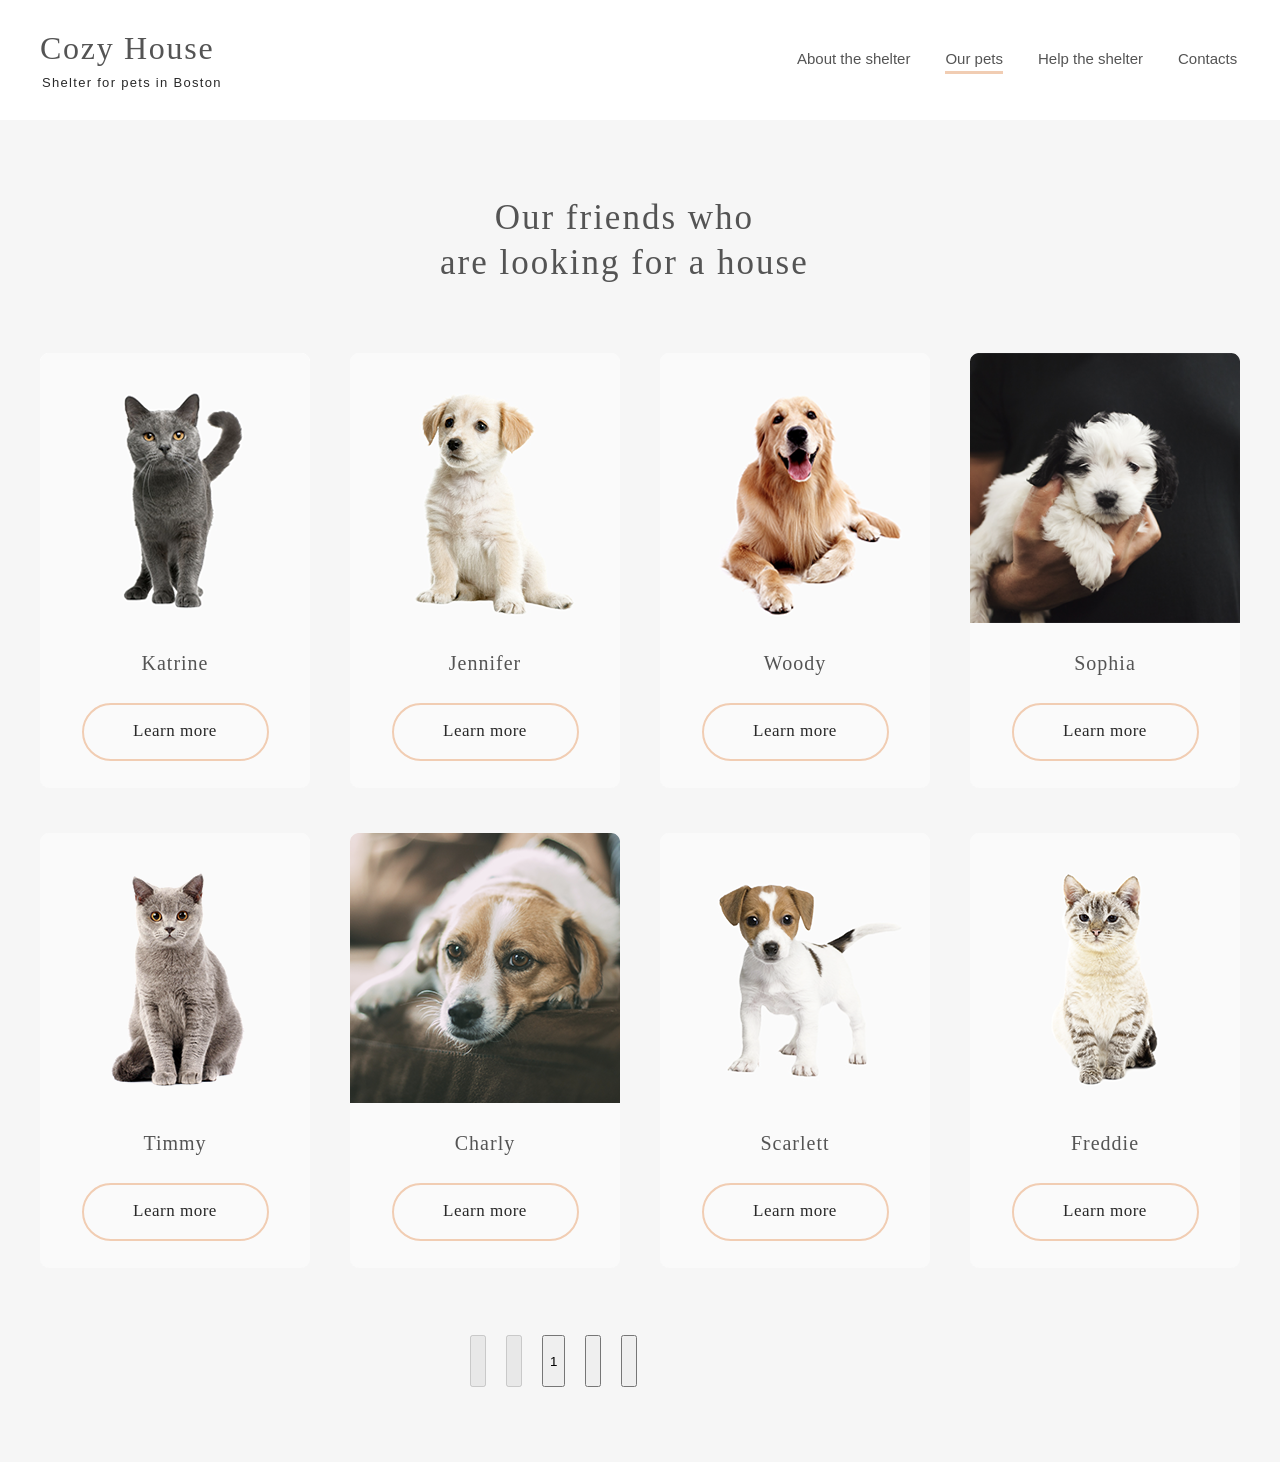
==== shelter/index-pets.html @ 4795aa75 "feat: make header and partly section pets on the second page" ====
<!DOCTYPE html>
<html lang="en">
<head>
    <meta charset="UTF-8">
    <meta name="viewport" content="width=device-width, initial-scale=1.0">
    <link rel="stylesheet" href="style-pets.css">
    <link type="image/x-icon" href="imgages/favicon-32x32.png" rel="shortcut icon">
    <link type="Image/x-icon" href="/shelter/images/favicon-32x32.png" rel="icon">
    <title>Shelter-pets</title>
</head>
<body>
    <header class="header">
        <div class="logo-nav-block">
            <div class="logo-block">
                <div class="logo-name">Cozy House</div>
                <div class="logo-caption">Shelter for pets in Boston</div>
            </div>
            <nav class="navigation">
                <ul class="navigation-list">
                    <li class="nav-option">About the shelter</li>
                    <li class="nav-option-pets">Our pets</li>
                    <li class="nav-option">Help the shelter</li>
                    <li class="nav-option">Contacts</li>
                </ul>
            </nav>
        </div>
    </header>
    <main>
        <section class="pets">
            <h2 class="h2-pets">Our friends who <br> are looking for a house</h2>
            <div class="pets-container">
                <div class="pet">
                    <img class="pet-img" src="images/pets-katrine.png" alt="Katrine">
                    <div class="pet-name">Katrine</div>
                    <button class="learn-more-btn">Learn more</button>
                </div>
                <div class="pet">
                    <img class="pet-img" src="images/pets-jennifer.png" alt="Jennifer">
                    <div class="pet-name">Jennifer</div>
                    <button class="learn-more-btn">Learn more</button>
                </div>
                <div class="pet">
                    <img class="pet-img" src="images/pets-woody.png" alt="Woody">
                    <div class="pet-name">Woody</div>
                    <button class="learn-more-btn">Learn more</button>
                </div>
                <div class="pet">
                    <img class="pet-img" src="images/pets-sophia.png" alt="Sophia">
                    <div class="pet-name">Sophia</div>
                    <button class="learn-more-btn">Learn more</button>
                </div>
                <div class="pet">
                    <img class="pet-img" src="images/pets-timmy.png" alt="Timmy">
                    <div class="pet-name">Timmy</div>
                    <button class="learn-more-btn">Learn more</button>
                </div>
                <div class="pet">
                    <img class="pet-img" src="images/pets-charly.png" alt="Charly">
                    <div class="pet-name">Charly</div>
                    <button class="learn-more-btn">Learn more</button>
                </div>
                <div class="pet">
                    <img class="pet-img" src="images/pets-scarlett.png" alt="Scarlett">
                    <div class="pet-name">Scarlett</div>
                    <button class="learn-more-btn">Learn more</button>
                </div>
                <div class="pet">
                    <img class="pet-img" src="images/pets-freddie.png" alt="Freddie">
                    <div class="pet-name">Freddie</div>
                    <button class="learn-more-btn">Learn more</button>
                </div>
            </div>
            <div class="pagination-btns">
                <button disabled class="button-two-arrow-left" id="buttonFirst"><span class="arrows"><span class="arrow-one"></span><span class="arrow-two"></span></span></button>
                <button disabled class="button-one-arrow-left" id="buttonSecond"><span class="arrow"></span></button>
                <button class="button-number" id="buttonNumber"><span class="num">1</span></button>
                <button class="button-one-arrow-right" id="buttonThird"><span class="arrow-right"></span></button>
                <button class="button-two-arrow-right" id="buttonFourth"><span class="arrows-two"><span class="arrow-two-right"></span><span class="arrow-two-right-two"></span></span></button>
            </div>
        </section>
    </main>
</body>
</html>
---- shelter/style-pets.css ----
html {
    max-width: 1280px;
    scroll-behavior: smooth;
    display: block;
    margin: auto;
}

body {
    width: 1280px;
    margin: 0;
}

/* HEADER */

.header {
    width: 100%;
    height: 120px;
    display: flex;
}

.logo-nav-block {
    width: 1200px;
    height: 60px;
    display: flex;
    justify-content: space-between;
    align-items: center;
    margin: 30px 40px 90px 40px;
}

.logo-block {
    width: 184px;
    height: 60px;
    display: flex;
    flex-direction: column;
    justify-content: center;
    align-items: center;
    margin: 0;
    padding: 0;
    gap: 10px;
}

.logo-name {
    width: 100%;
    height: 35px;
    font-family: Georgia, Times, serif;
    font-weight: 400;
    font-size: 32px;
    letter-spacing: 1.7px;
    color: rgba(84, 84, 84, 1);
}

.logo-caption {
    width: 180px;
    height: 15px;
    font-family: Arial, Helvetica, sans-serif;
    font-weight: 400;
    font-size: 13px;
    letter-spacing: 1.3px;
    color: rgba(41, 41, 41, 1);
}

.navigation {
    width: 443px;
    height: 27px;
    display: flex;
    margin-right: 0;
    margin-top: 6px;
}

.navigation-list {
    width: 100%;
    height: 24px;
    display: flex;
    padding: 0;
    margin: 0;
    list-style-type:  none;
    font-family: Arial, Helvetica, sans-serif;
    font-weight: 400;
    font-size: 15px;
    color: rgba(84, 84, 84, 1);
    gap: 35px;
}

.nav-option-pets {
    border-bottom: 3px solid rgba(241, 205, 179, 1);
    pointer-events: none;
}

.nav-option {
    cursor: pointer;
}

.nav-option:hover {
    border-bottom: 3px solid rgba(241, 205, 179, 1);
    transition: 0.2s;
}

/* MAIN */

/* section pets */

.pets {
    width: 1280px;
    height: 1342px;
    display: flex;
    flex-direction: column;
    justify-content: center;
    align-items: center;
    background-color: rgba(246, 246, 246, 1);
    gap: 45px;
}

.h2-pets {
    width: 400px;
    height: 90px;
    margin: 0;
    display: flex;
    text-align: center;
    align-items: center;
    font-family: Georgia, Times, serif;
    font-weight: 400;
    font-size: 35px;
    color: rgba(84, 84, 84, 1);
    line-height: 130%;
    letter-spacing: 2px;
}

.pets-container {
    width: 1200px;
    height: 930px;
    display: flex;
    flex-wrap: wrap;
    justify-content: center;
    align-items: center;
    padding-top: 15px;
    padding-bottom: 15px;
    gap: 30px 40px;
}

.pet {
    width: 270px;
    height: 435px;
    display: flex;
    flex-direction: column;
    align-items: center;
    border-radius: 9px;
    gap: 30px;
    background-color: rgba(250, 250, 250, 1);
    cursor: pointer;
}

.pet:hover {
    background-color: white;
}

.pet-img {
	width: 270px;
	height: 270px
}

.pet-name {
    width: auto;
    height: auto;
    font-family: Georgia, Times, serif;
    font-weight: 400;
    font-size: 20px;
    color: rgba(84, 84, 84, 1);
    line-height: 100%;
    letter-spacing: 1px;
}

.learn-more-btn {
    width: 187px;
    height: 58px;
    padding: 15px 45px;
    background-color: rgba(250, 250, 250, 1);
    border-radius: 100px;
    border: 2px solid rgba(241, 205, 179, 1);
    font-family: Georgia, Times, serif;
    font-weight: 400;
    font-size: 17px;
    line-height: 130%;
    letter-spacing: 0.5px;
    color: rgba(41, 41, 41, 1);
    cursor: pointer;
}

.pet:hover .learn-more-btn {
    background-color: rgba(241, 205, 179, 1);
    transition: 0.5s;
}

.pagination-btns {
    width: 340px;
    height: 52px;
    display: flex;
    gap: 20px;
}
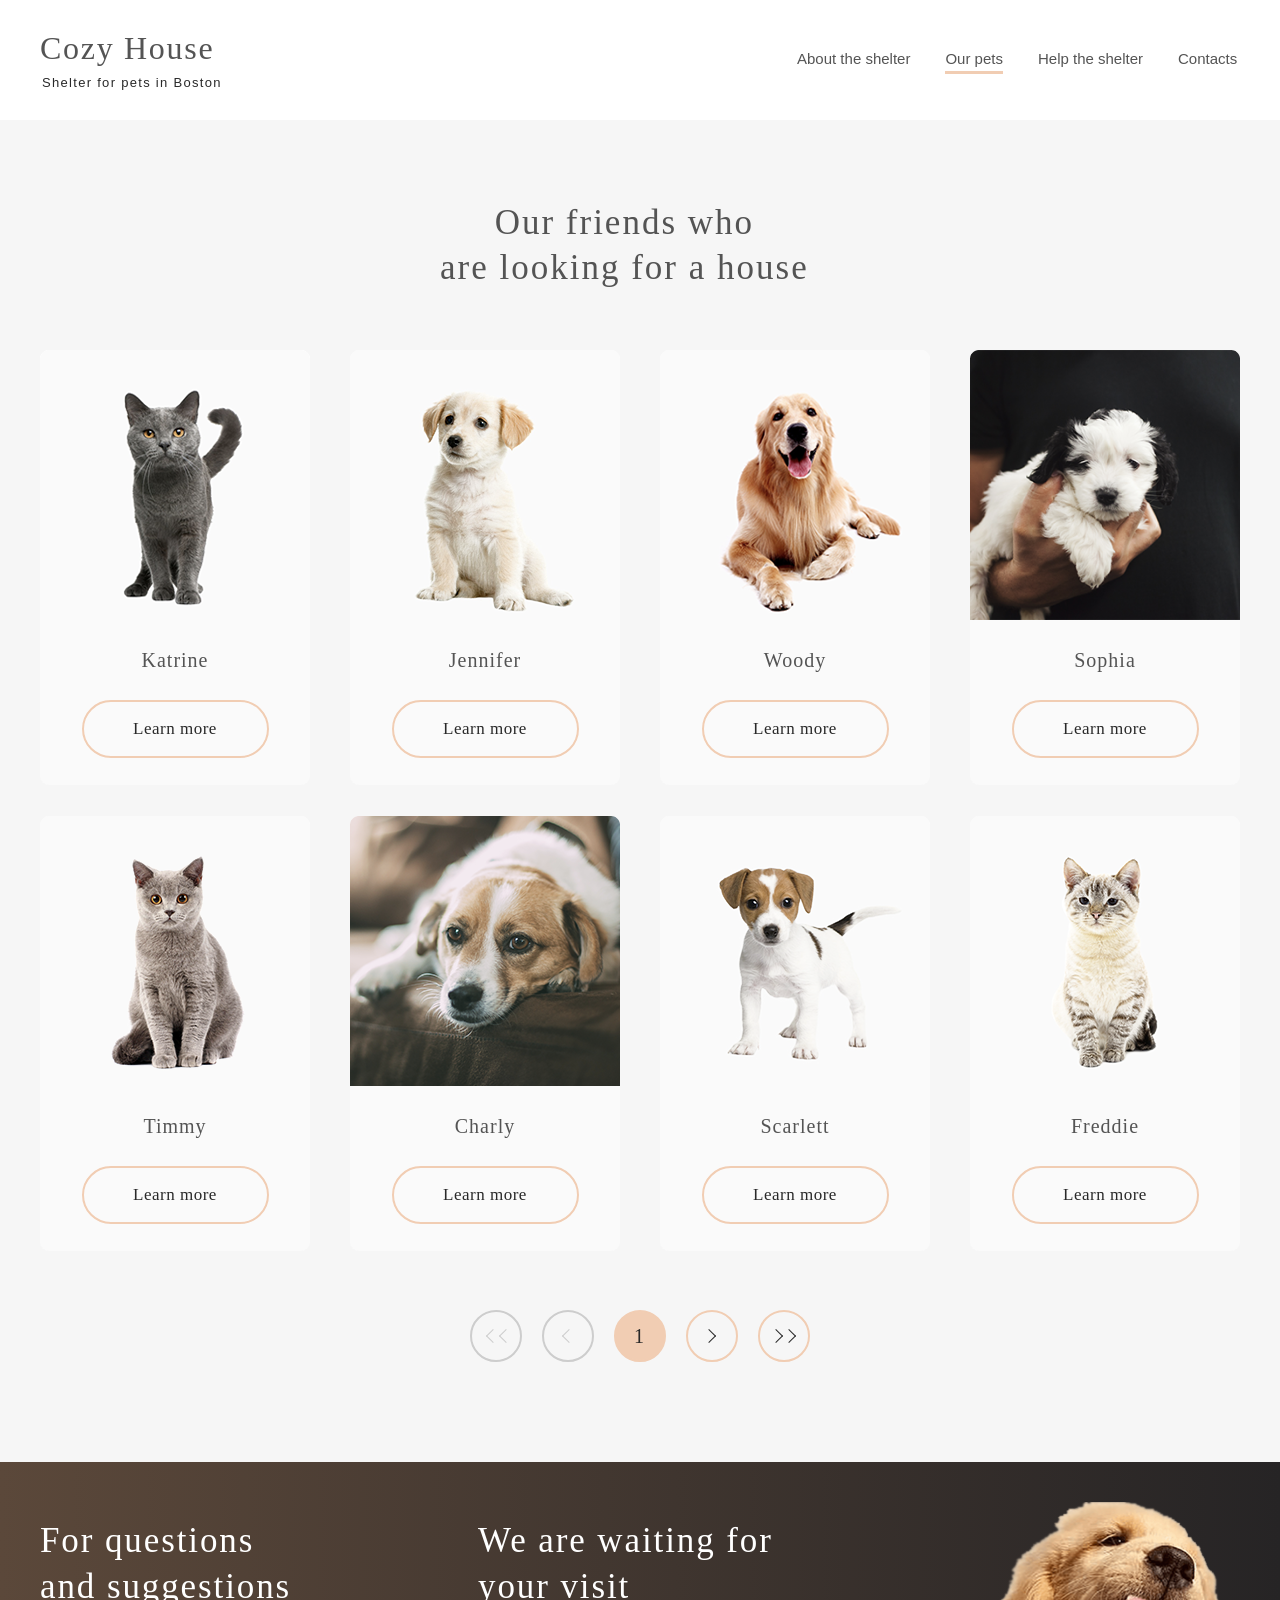
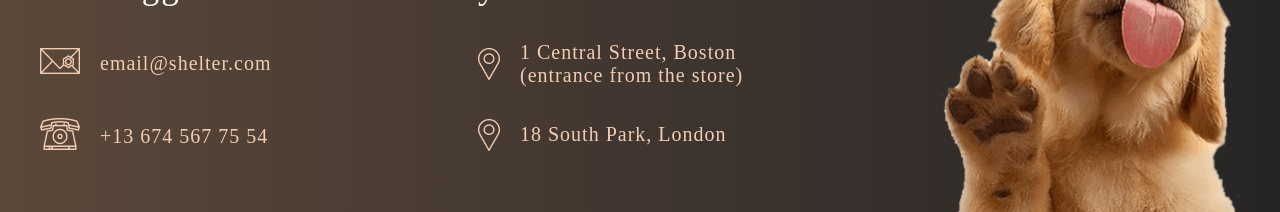
==== commit 484fc1e7: "feat: make footer on the index-pets page and make footer links on both pages" ====
--- a/shelter/index-pets.html
+++ b/shelter/index-pets.html
@@ -79,5 +79,32 @@
             </div>
         </section>
     </main>
+    <footer class="footer">
+        <div class="footer-container">
+            <div class="contacts">
+                <h3>For questions and suggestions</h3>
+                <div class="email">
+                    <a href="mailto:email@shelter.com"><img class="email-icon" src="images/icon-email.png" alt="email"></a>
+                    <div class="email-address"><a href="mailto:email@shelter.com" style="text-decoration: none; color: rgba(241, 205, 179, 1)">email@shelter.com</a></div>
+                </div>
+                <div class="phone">
+                    <a href="tel:+136745677554"><img class="phone-icon" src="images/icon-phone.png" alt="phone"></a>
+                    <div class="phone-number"><a href="tel:+136745677554" style="text-decoration: none; color: rgba(241, 205, 179, 1)">+13 674 567 75 54</a></div>
+                </div>
+            </div>
+            <div class="address">
+                <h3>We are waiting for your visit</h3>
+                <div class="address-1">
+                    <img class="address-icon" src="images/icon-address.png" alt="address">
+                    <div class="address-Boston"><a href="https://goo.su/EbGLtF" target="_blank" style="text-decoration: none; color: rgba(241, 205, 179, 1)">1 Central Street, Boston (entrance from the store)</a></div>
+                </div>
+                <div class="address-2">
+                    <img class="address-icon" src="images/icon-address.png" alt="address">
+                    <div class="address-London"><a href="https://goo.su/cBTX" target="_blank" style="text-decoration: none; color: rgba(241, 205, 179, 1)">18 South Park, London</a></div>
+                </div>
+            </div>
+            <img class="footer-dog" src="images/footer-puppy.png" alt="cute puppy">
+        </div>
+    </footer>
 </body>
 </html>
--- a/shelter/style-pets.css
+++ b/shelter/style-pets.css
@@ -101,11 +101,11 @@
 
 .pets {
     width: 1280px;
-    height: 1342px;
+    height: 1262px;
     display: flex;
     flex-direction: column;
-    justify-content: center;
-    align-items: center;
+    align-items: center;
+    padding-top: 80px;
     background-color: rgba(246, 246, 246, 1);
     gap: 45px;
 }
@@ -127,13 +127,11 @@
 
 .pets-container {
     width: 1200px;
-    height: 930px;
+    height: 902px;
     display: flex;
     flex-wrap: wrap;
-    justify-content: center;
-    align-items: center;
     padding-top: 15px;
-    padding-bottom: 15px;
+    padding-bottom: 13px;
     gap: 30px 40px;
 }
 
@@ -195,4 +193,236 @@
     height: 52px;
     display: flex;
     gap: 20px;
-}+}
+
+.button-two-arrow-left,
+.button-one-arrow-left {
+    cursor: pointer;
+    width: 52px;
+    height: 52px;
+    border-radius: 100px;
+    background-color: rgba(246, 246, 246, 1);
+    border: 2px rgba(241, 205, 179, 1) solid;
+}
+.button-two-arrow-left:hover,
+.button-one-arrow-left:hover {
+    cursor: pointer;
+    background-color: rgba(241, 205, 179, 1);
+}
+.button-two-arrow-left:disabled,
+.button-one-arrow-left:disabled {
+    border: 2px rgba(205, 205, 205, 1) solid;
+    background-color: rgba(246, 246, 246, 1);
+    cursor: not-allowed;
+}
+.button-two-arrow-left:disabled span.arrow-one,
+.button-two-arrow-left:disabled span.arrow-two,
+.button-one-arrow-left:disabled span.arrow  {
+    border: 1px rgba(205, 205, 205, 1) solid;
+    border-right: transparent;
+    border-bottom: transparent;
+}
+
+.arrows,
+.arrows-two  {
+    display:inline-flex;
+}
+.arrow-one,
+.arrow-two {
+    display: block;
+    padding: 0;
+    width: 9px;
+    height: 9px;
+    border: 1px solid rgba(41, 41, 41, 1);
+    border-width: 1px 0 0 1px;
+    transform: rotate(-45deg);
+}
+
+.arrow-one{
+    margin-left: 7px;
+}
+
+.arrow-two {
+    margin-left: 3px;
+}
+
+.arrow {
+    display: block;
+    padding: 0;
+    margin-left: 14px;
+    width: 9px;
+    height: 9px;
+    border: 1px solid rgba(41, 41, 41, 1);
+    border-width: 1px 0 0 1px;
+    transform: rotate(-45deg);
+}
+
+.button-number {
+    width: 52px;
+    height: 52px;
+    border-radius: 100px;
+    border: 2px rgba(241, 205, 179, 1) solid;
+    background-color: rgba(241, 205, 179, 1);
+}
+.num {
+    display: block;
+    margin: 0;
+    font-family: Georgia, Times, serif;
+    font-size: 20px;
+    font-weight: 400;
+    line-height: 23px;
+    letter-spacing: 2px;
+    text-align: center;
+    color: rgba(41, 41, 41, 1);
+}
+
+.button-one-arrow-right,
+.button-two-arrow-right {
+    width: 52px;
+    cursor: pointer;
+    height: 52px;
+    border-radius: 100px;
+    background-color: rgba(246, 246, 246, 1);
+    border: 2px rgba(241, 205, 179, 1) solid;
+}
+.button-one-arrow-right:hover,
+.button-two-arrow-right:hover {
+    cursor: pointer;
+    background-color: rgba(241, 205, 179, 1);
+}
+
+.arrow-two-right,
+.arrow-two-right-two {
+    display: block;
+    padding: 0;
+    width: 9px;
+    height: 9px;
+    border: 1px solid rgba(41, 41, 41, 1);
+    border-width: 1px 0 0 1px;
+    transform: rotate(135deg);
+}
+
+.arrow-two-right {
+    margin-right: 3px;
+}
+
+.arrow-two-right-two {
+    margin-right: 4px;
+}
+
+.button-two-arrow-right:disabled,
+.button-one-arrow-right:disabled {
+    border: 2px rgba(205, 205, 205, 1) solid;
+    background-color: rgba(246, 246, 246, 1);
+    cursor: not-allowed;
+}
+.button-two-arrow-right:disabled span.arrow-two-right,
+.button-two-arrow-right:disabled span.arrow-two-right-two,
+.button-one-arrow-right:disabled span.arrow-right {
+    border: 1px rgba(205, 205, 205, 1) solid;
+    border-right: transparent;
+    border-bottom: transparent;
+}
+
+.button-one-arrow-right {
+    cursor: pointer;
+    width: 52px;
+    height: 52px;
+    border-radius: 100px;
+    background-color: rgba(246, 246, 246, 1);
+    border: 2px rgba(241, 205, 179, 1) solid;
+}
+.button-one-arrow-right:hover{
+    cursor: pointer;
+    background-color: rgba(241, 205, 179, 1);
+}
+
+.arrow-right {
+    display: block;
+    padding: 0;
+    margin-left: 10px;
+    width: 9px;
+    height: 9px;
+    border: 1px solid rgba(41, 41, 41, 1);
+    border-width: 1px 0 0 1px;
+    transform: rotate(135deg);
+}
+
+/* FOOTER */
+
+.footer {
+    width: 1280px;
+    height: 350px;
+    background: linear-gradient(90deg, rgba(91, 72, 58, 1), rgba(38, 36, 37, 1));
+}
+
+.footer-container {
+    width: 1200px;
+    height: 310px;
+    padding-top: 40px;
+    padding-left: 40px;
+    display: flex;
+    justify-content: center;
+    gap: 160px;
+}
+
+.contacts,
+.address {
+    height: 234px;
+    padding-top: 16px;
+    display: flex;
+    flex-direction: column;
+    justify-content: flex-start;
+    cursor: pointer;
+}
+
+.contacts {
+    width: 278px;
+    gap: 36px;
+}
+
+.address {
+    width: 302px;
+    gap: 32px;
+}
+
+h3 {
+    width: auto; 
+    height: auto;
+    margin: 0;
+    font-family: Georgia, Times, serif;
+    font-weight: 400;
+    font-size: 35px;
+    line-height: 130%;
+    letter-spacing: 1.9px;
+    color: rgba(255, 255, 255, 1);
+}
+
+.email-icon,
+.phone-icon {
+    width: 40px;
+    height: 32px;
+}
+
+.address-icon {
+    width: 22px;
+    height: 32px;
+}
+
+.email,
+.phone,
+.address-1,
+.address-2 {
+    width: auto;
+    height: auto;
+    display: flex;
+    justify-content: flex-start;
+    align-items: center;
+    gap: 20px;
+    font-family: Georgia, Times, serif;
+    font-weight: 400;
+    font-size: 20px;
+    line-height: 114.99999999999999%;
+    letter-spacing: 1px;
+    color: rgba(241, 205, 179, 1);
+}
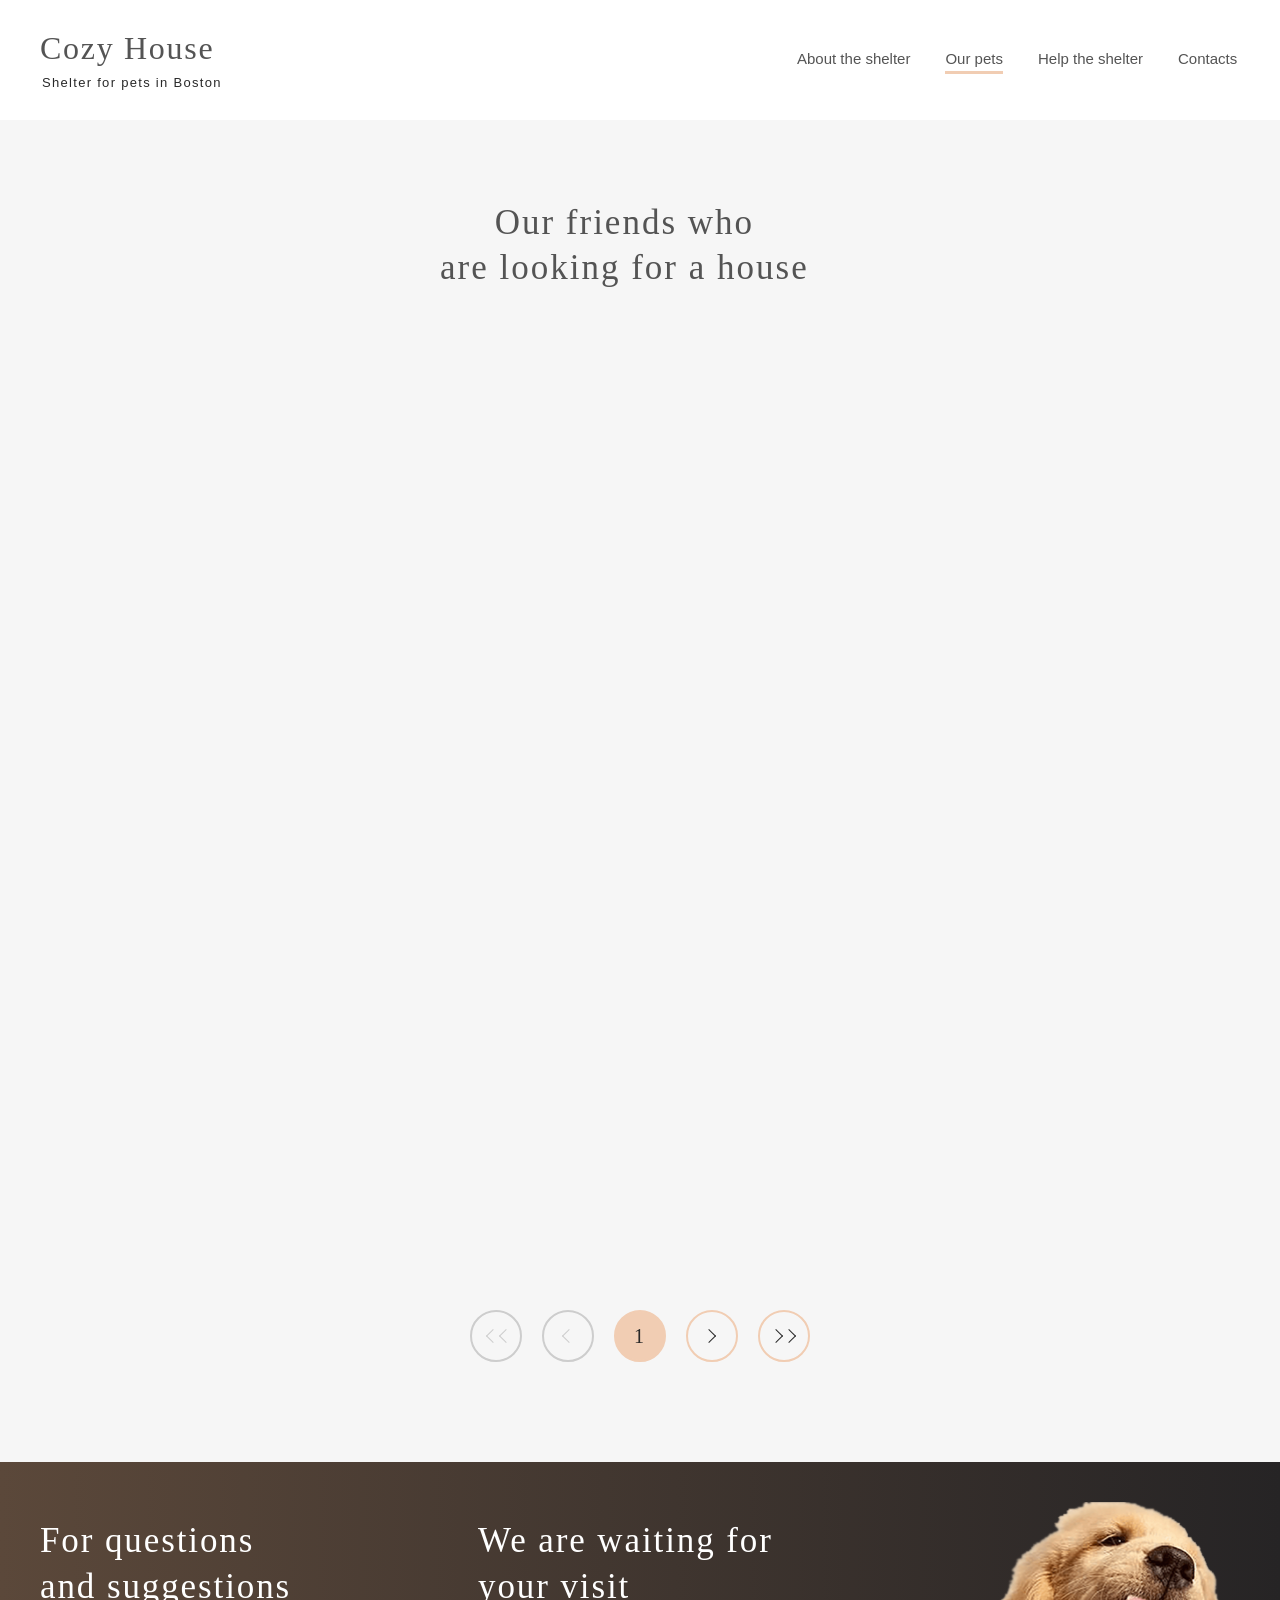
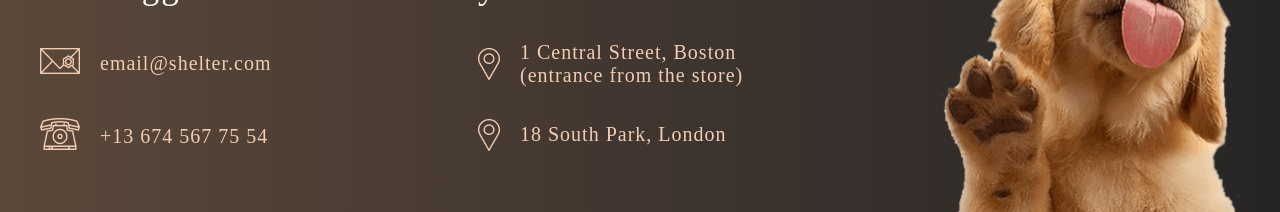
==== commit 1b595de8: "feat: make pagination on the index-pets page" ====
--- a/shelter/index-pets.html
+++ b/shelter/index-pets.html
@@ -9,102 +9,110 @@
     <title>Shelter-pets</title>
 </head>
 <body>
-    <header class="header">
-        <div class="logo-nav-block">
-            <div class="logo-block">
-                <div class="logo-name">Cozy House</div>
-                <div class="logo-caption">Shelter for pets in Boston</div>
+    <div class="body-wrapper">
+        <header class="header">
+            <div class="logo-nav-block">
+                <a href="index-main.html" style="text-decoration: none"><div class="logo-block">
+                    <div class="logo-name">Cozy House</div>
+                    <div class="logo-caption">Shelter for pets in Boston</div>
+                </div></a>
+                <div class="burger-menu" id="burger">
+                    <div class="burger"></div>
+                    <div class="burger"></div>
+                    <div class="burger"></div>
+                </div>
+                <nav class="navigation" id="navigation">
+                    <ul class="navigation-list">
+                        <li class="nav-option"><a href="index-main.html" style="text-decoration: none;color:rgba(84, 84, 84, 1)">About the shelter</a></li>
+                        <li class="nav-option-pets">Our pets</li>
+                        <li class="nav-option"><a href="index-main.html#helptheshelter" style="text-decoration: none;color:rgba(84, 84, 84, 1)">Help the shelter</a></li>
+                        <li class="nav-option"><a href="#contacts" style="text-decoration: none;color:rgba(84, 84, 84, 1)">Contacts</a></li>
+                    </ul>
+                </nav>
             </div>
-            <nav class="navigation">
-                <ul class="navigation-list">
-                    <li class="nav-option">About the shelter</li>
-                    <li class="nav-option-pets">Our pets</li>
-                    <li class="nav-option">Help the shelter</li>
-                    <li class="nav-option">Contacts</li>
-                </ul>
-            </nav>
-        </div>
-    </header>
-    <main>
-        <section class="pets">
-            <h2 class="h2-pets">Our friends who <br> are looking for a house</h2>
-            <div class="pets-container">
-                <div class="pet">
-                    <img class="pet-img" src="images/pets-katrine.png" alt="Katrine">
-                    <div class="pet-name">Katrine</div>
-                    <button class="learn-more-btn">Learn more</button>
+        </header>
+        <main>
+            <section class="pets">
+                <h2 class="h2-pets">Our friends who <br> are looking for a house</h2>
+                <div class="pets-container" id="pets-list">
+                    <div class="pet">
+                        <img class="pet-img" src="images/pets-katrine.png" alt="Katrine">
+                        <div class="pet-name">Katrine</div>
+                        <button class="learn-more-btn">Learn more</button>
+                    </div>
+                    <div class="pet">
+                        <img class="pet-img" src="images/pets-jennifer.png" alt="Jennifer">
+                        <div class="pet-name">Jennifer</div>
+                        <button class="learn-more-btn">Learn more</button>
+                    </div>
+                    <div class="pet">
+                        <img class="pet-img" src="images/pets-woody.png" alt="Woody">
+                        <div class="pet-name">Woody</div>
+                        <button class="learn-more-btn">Learn more</button>
+                    </div>
+                    <div class="pet"  id="Sophia">
+                        <img class="pet-img" src="images/pets-sophia.png" alt="Sophia">
+                        <div class="pet-name">Sophia</div>
+                        <button class="learn-more-btn">Learn more</button>
+                    </div>
+                    <div class="pet"  id="Timmy">
+                        <img class="pet-img" src="images/pets-timmy.png" alt="Timmy">
+                        <div class="pet-name">Timmy</div>
+                        <button class="learn-more-btn">Learn more</button>
+                    </div>
+                    <div class="pet"  id="Charly">
+                        <img class="pet-img" src="images/pets-charly.png" alt="Charly">
+                        <div class="pet-name">Charly</div>
+                        <button class="learn-more-btn">Learn more</button>
+                    </div>
+                    <div class="pet" id="Scarlett">
+                        <img class="pet-img" src="images/pets-scarlett.png" alt="Scarlett">
+                        <div class="pet-name">Scarlett</div>
+                        <button class="learn-more-btn">Learn more</button>
+                    </div>
+                    <div class="pet" id="Freddie">
+                        <img class="pet-img" src="images/pets-freddie.png" alt="Freddie">
+                        <div class="pet-name">Freddie</div>
+                        <button class="learn-more-btn">Learn more</button>
+                    </div>
                 </div>
-                <div class="pet">
-                    <img class="pet-img" src="images/pets-jennifer.png" alt="Jennifer">
-                    <div class="pet-name">Jennifer</div>
-                    <button class="learn-more-btn">Learn more</button>
+                <div class="pagination-btns">
+                    <button disabled class="button-two-arrow-left" id="buttonFirst"><span class="arrows"><span class="arrow-one"></span><span class="arrow-two"></span></span></button>
+                    <button disabled class="button-one-arrow-left" id="buttonSecond"><span class="arrow"></span></button>
+                    <button class="button-number" id="buttonNumber"><span class="num">1</span></button>
+                    <button class="button-one-arrow-right" id="buttonThird"><span class="arrow-right"></span></button>
+                    <button class="button-two-arrow-right" id="buttonFourth"><span class="arrows-two"><span class="arrow-two-right"></span><span class="arrow-two-right-two"></span></span></button>
                 </div>
-                <div class="pet">
-                    <img class="pet-img" src="images/pets-woody.png" alt="Woody">
-                    <div class="pet-name">Woody</div>
-                    <button class="learn-more-btn">Learn more</button>
+            </section>
+        </main>
+        <footer class="footer" id="contacts">
+            <div class="footer-container">
+                <div class="contacts">
+                    <h3>For questions and suggestions</h3>
+                    <div class="email">
+                        <a href="mailto:email@shelter.com"><img class="email-icon" src="images/icon-email.png" alt="email"></a>
+                        <div class="email-address"><a href="mailto:email@shelter.com" style="text-decoration: none; color: rgba(241, 205, 179, 1)">email@shelter.com</a></div>
+                    </div>
+                    <div class="phone">
+                        <a href="tel:+136745677554"><img class="phone-icon" src="images/icon-phone.png" alt="phone"></a>
+                        <div class="phone-number"><a href="tel:+136745677554" style="text-decoration: none; color: rgba(241, 205, 179, 1)">+13 674 567 75 54</a></div>
+                    </div>
                 </div>
-                <div class="pet">
-                    <img class="pet-img" src="images/pets-sophia.png" alt="Sophia">
-                    <div class="pet-name">Sophia</div>
-                    <button class="learn-more-btn">Learn more</button>
+                <div class="address">
+                    <h3>We are waiting for your visit</h3>
+                    <div class="address-1">
+                        <img class="address-icon" src="images/icon-address.png" alt="address">
+                        <div class="address-Boston"><a href="https://goo.su/EbGLtF" target="_blank" style="text-decoration: none; color: rgba(241, 205, 179, 1)">1 Central Street, Boston (entrance from the store)</a></div>
+                    </div>
+                    <div class="address-2">
+                        <img class="address-icon" src="images/icon-address.png" alt="address">
+                        <div class="address-London"><a href="https://goo.su/cBTX" target="_blank" style="text-decoration: none; color: rgba(241, 205, 179, 1)">18 South Park, London</a></div>
+                    </div>
                 </div>
-                <div class="pet">
-                    <img class="pet-img" src="images/pets-timmy.png" alt="Timmy">
-                    <div class="pet-name">Timmy</div>
-                    <button class="learn-more-btn">Learn more</button>
-                </div>
-                <div class="pet">
-                    <img class="pet-img" src="images/pets-charly.png" alt="Charly">
-                    <div class="pet-name">Charly</div>
-                    <button class="learn-more-btn">Learn more</button>
-                </div>
-                <div class="pet">
-                    <img class="pet-img" src="images/pets-scarlett.png" alt="Scarlett">
-                    <div class="pet-name">Scarlett</div>
-                    <button class="learn-more-btn">Learn more</button>
-                </div>
-                <div class="pet">
-                    <img class="pet-img" src="images/pets-freddie.png" alt="Freddie">
-                    <div class="pet-name">Freddie</div>
-                    <button class="learn-more-btn">Learn more</button>
-                </div>
+                <img class="footer-dog" src="images/footer-puppy.png" alt="cute puppy">
             </div>
-            <div class="pagination-btns">
-                <button disabled class="button-two-arrow-left" id="buttonFirst"><span class="arrows"><span class="arrow-one"></span><span class="arrow-two"></span></span></button>
-                <button disabled class="button-one-arrow-left" id="buttonSecond"><span class="arrow"></span></button>
-                <button class="button-number" id="buttonNumber"><span class="num">1</span></button>
-                <button class="button-one-arrow-right" id="buttonThird"><span class="arrow-right"></span></button>
-                <button class="button-two-arrow-right" id="buttonFourth"><span class="arrows-two"><span class="arrow-two-right"></span><span class="arrow-two-right-two"></span></span></button>
-            </div>
-        </section>
-    </main>
-    <footer class="footer">
-        <div class="footer-container">
-            <div class="contacts">
-                <h3>For questions and suggestions</h3>
-                <div class="email">
-                    <a href="mailto:email@shelter.com"><img class="email-icon" src="images/icon-email.png" alt="email"></a>
-                    <div class="email-address"><a href="mailto:email@shelter.com" style="text-decoration: none; color: rgba(241, 205, 179, 1)">email@shelter.com</a></div>
-                </div>
-                <div class="phone">
-                    <a href="tel:+136745677554"><img class="phone-icon" src="images/icon-phone.png" alt="phone"></a>
-                    <div class="phone-number"><a href="tel:+136745677554" style="text-decoration: none; color: rgba(241, 205, 179, 1)">+13 674 567 75 54</a></div>
-                </div>
-            </div>
-            <div class="address">
-                <h3>We are waiting for your visit</h3>
-                <div class="address-1">
-                    <img class="address-icon" src="images/icon-address.png" alt="address">
-                    <div class="address-Boston"><a href="https://goo.su/EbGLtF" target="_blank" style="text-decoration: none; color: rgba(241, 205, 179, 1)">1 Central Street, Boston (entrance from the store)</a></div>
-                </div>
-                <div class="address-2">
-                    <img class="address-icon" src="images/icon-address.png" alt="address">
-                    <div class="address-London"><a href="https://goo.su/cBTX" target="_blank" style="text-decoration: none; color: rgba(241, 205, 179, 1)">18 South Park, London</a></div>
-                </div>
-            </div>
-            <img class="footer-dog" src="images/footer-puppy.png" alt="cute puppy">
-        </div>
-    </footer>
+        </footer>
+        <script src="index-pets.js"></script>
+    </div>
 </body>
 </html>
--- a/shelter/style-pets.css
+++ b/shelter/style-pets.css
@@ -37,6 +37,7 @@
     margin: 0;
     padding: 0;
     gap: 10px;
+    cursor: pointer;
 }
 
 .logo-name {
@@ -65,6 +66,26 @@
     display: flex;
     margin-right: 0;
     margin-top: 6px;
+}
+
+.burger-menu {
+    display: none;
+    width: 40px;
+    height: 34px;
+    z-index: 2;
+    cursor: pointer;
+}
+.burger {
+    width: 30px;
+    height: 1.5px;
+    background-color: rgba(0, 0, 0, 1);
+    margin: 10px;
+}
+
+.no-scroll {
+    overflow: hidden;
+    position: fixed;
+    width: 100%;
 }
 
 .navigation-list {
@@ -205,19 +226,27 @@
     border: 2px rgba(241, 205, 179, 1) solid;
 }
 .button-two-arrow-left:hover,
-.button-one-arrow-left:hover {
+.button-one-arrow-left:hover,
+.button-one-arrow-right:hover,
+.button-two-arrow-right:hover {
     cursor: pointer;
     background-color: rgba(241, 205, 179, 1);
+    transition: 0.5s;
 }
 .button-two-arrow-left:disabled,
-.button-one-arrow-left:disabled {
+.button-one-arrow-left:disabled,
+.button-two-arrow-right:disabled,
+.button-one-arrow-right:disabled {
     border: 2px rgba(205, 205, 205, 1) solid;
     background-color: rgba(246, 246, 246, 1);
     cursor: not-allowed;
 }
 .button-two-arrow-left:disabled span.arrow-one,
 .button-two-arrow-left:disabled span.arrow-two,
-.button-one-arrow-left:disabled span.arrow  {
+.button-one-arrow-left:disabled span.arrow,
+.button-two-arrow-right:disabled span.arrow-two-right,
+.button-two-arrow-right:disabled span.arrow-two-right-two,
+.button-one-arrow-right:disabled span.arrow-right   {
     border: 1px rgba(205, 205, 205, 1) solid;
     border-right: transparent;
     border-bottom: transparent;
@@ -285,11 +314,6 @@
     background-color: rgba(246, 246, 246, 1);
     border: 2px rgba(241, 205, 179, 1) solid;
 }
-.button-one-arrow-right:hover,
-.button-two-arrow-right:hover {
-    cursor: pointer;
-    background-color: rgba(241, 205, 179, 1);
-}
 
 .arrow-two-right,
 .arrow-two-right-two {
@@ -308,33 +332,6 @@
 
 .arrow-two-right-two {
     margin-right: 4px;
-}
-
-.button-two-arrow-right:disabled,
-.button-one-arrow-right:disabled {
-    border: 2px rgba(205, 205, 205, 1) solid;
-    background-color: rgba(246, 246, 246, 1);
-    cursor: not-allowed;
-}
-.button-two-arrow-right:disabled span.arrow-two-right,
-.button-two-arrow-right:disabled span.arrow-two-right-two,
-.button-one-arrow-right:disabled span.arrow-right {
-    border: 1px rgba(205, 205, 205, 1) solid;
-    border-right: transparent;
-    border-bottom: transparent;
-}
-
-.button-one-arrow-right {
-    cursor: pointer;
-    width: 52px;
-    height: 52px;
-    border-radius: 100px;
-    background-color: rgba(246, 246, 246, 1);
-    border: 2px rgba(241, 205, 179, 1) solid;
-}
-.button-one-arrow-right:hover{
-    cursor: pointer;
-    background-color: rgba(241, 205, 179, 1);
 }
 
 .arrow-right {
@@ -426,3 +423,465 @@
     letter-spacing: 1px;
     color: rgba(241, 205, 179, 1);
 }
+
+
+/*-----------MEDIA--------- */
+
+@media screen and (min-width:769px) and (max-width:1279px) {
+    html {
+        width: 100%;
+    }
+
+    body {
+        width: 100%;
+    }
+
+    header {
+        width: 100%;
+        position: relative;
+    }
+
+    main {
+        width: 100%;
+    }
+
+    footer {
+        width: 100%;
+    }
+
+    .logo-nav-block {
+        width: 95%;
+        height: auto;
+        display: flex;
+        justify-content: space-between;
+        text-align: center;
+        align-items: center;
+        margin: 0 auto;
+    }
+
+    .pets {
+        width: 100%;
+        height: auto;
+        padding-bottom: clamp(4.375rem, 3vw, 6.25rem);
+    }
+
+    .pets-container {
+        width: 90%;
+        height: auto;
+        justify-content: center;
+        margin: auto;
+        gap: clamp(0.75rem, 3vw, 3.3125rem);
+    }
+
+    .pets {
+        gap: clamp(2.5rem, 5vw, 5.625rem);
+    }
+
+    .footer {
+        width: 100%;
+        height: auto;
+    }
+
+    .footer-container {
+        width: 90%;
+        height: auto;
+        flex-wrap: wrap;
+        padding-left: 0;
+        margin: auto;
+        gap: clamp(3.75rem, 10vw, 10rem);
+    }
+}
+
+@media screen and (max-width: 768px) {
+    html {
+        max-width: 768px;
+    }
+    body {
+        width: 768px;
+    }
+
+    .header {
+        width: 100%;
+        height: 120px;
+    }
+    
+    .logo-nav-block {
+        width: 708px;
+        margin: 30px;
+        gap: 81px;
+    }
+
+    .pets {
+        width: 768px;
+        height: 1653px;
+        gap: 30px;
+    }
+    
+    .h2-pets {
+        width: 400px;
+        height: 90px;
+    }
+    
+    .pets-container {
+        width: 580px;
+        height: 1365px;
+        gap: 30px 40px;
+        padding-top: 0;
+    }
+
+    #Scarlett {
+        display: none;
+    }
+    
+    #Freddie {
+        display: none; 
+    }
+
+    .footer {
+        width: 768px;
+        height: 639px;
+    }
+    
+    .footer-container {
+        width: 708px;
+        height: 639px;
+        padding-top: 0;
+        padding-left: 30px;
+        flex-wrap: wrap;
+        gap: 65px 60px;
+    }
+    
+    .contacts,
+    .address {
+        padding-top: 30px;
+    }
+    
+    .footer-dog {
+        width: 300px;
+        height: 310px;
+    }
+}
+
+@media screen and (max-width: 767.5px) and (min-width: 321px) {
+    html {
+        width: 100%;
+    }
+
+    body {
+        width: 100%;
+    }
+
+    main {
+        width: 100%;
+    }
+
+    header {
+        width: 100%;
+    }
+
+    footer {
+        width: 100%;
+    }
+
+    .header_container {
+        width: 95%;
+        display: flex;
+        justify-content: space-between;
+        align-items: center;
+        margin: 0 auto;
+    }
+
+    .logo-nav-block {
+        width: 95%;
+        margin: 1.875rem auto;
+    }
+
+    .body-wrapper{
+        overflow: hidden;
+        position: relative;
+        height: 100%;
+    }
+
+    .burger-menu {
+        display: block;
+        position: absolute;
+        right: 1rem;
+        justify-content: center;
+        align-items: center;
+        z-index: 3;
+    }
+
+    .navigation {
+        position: absolute;
+        width: 320px;
+        height: 575px;
+        justify-content: center;
+        right: -320px;
+        top: 0;
+        margin-top: 0;
+        margin-bottom: 0;
+        padding-top: 248px;
+        padding-right: 0;
+        background-color: rgba(246, 246, 246, 1);
+        text-align: center;
+        visibility: hidden;
+        transition: transform.5s, visibility.5s;
+        will-change: transform;
+        z-index: 2;
+    }
+    .header.open .navigation {
+        transform: translateX(-100%);
+        visibility: visible;
+        box-shadow: rgba(0,0,0,.5) 0 0 0 5000px;
+    }
+    .header.open .header{
+        background-color: rgba(246, 246, 246, 1);
+    }
+    .header.open .burger-menu {
+        transform: translateY(0) rotate(90deg);
+        transition: 1s;
+    }
+
+    .navigation-list {
+        display: flex;
+        flex-direction: column;
+        align-items: center;
+        font-size: 32px;
+    }
+
+    .navigation-list li {
+        width: fit-content;
+        pointer-events: all;
+    }
+
+    .h2-pets {
+        width: 100%;
+    }
+
+    .pets  {
+        width: 100%;
+        height: auto;
+        padding-bottom: clamp(2.625rem, 3vw, 4.3715rem);
+    }
+
+    .pets-container {
+        width: 90%;
+        height: auto;
+        justify-content: center;
+    }
+
+    .h2-pets {
+        justify-content: center;
+        font-size: clamp(25px, 5vw, 35px);
+    }
+
+    .pagination-btns {
+        width: 95%;
+        gap: clamp(0.1rem, 5vw, 1.25rem);
+        justify-content: center;
+    }
+
+    .footer {
+        width: 100%;
+        height: auto;
+    }
+    
+    .footer-container {
+        width: 100%;
+        height: auto;
+        flex-wrap: wrap;
+        padding-left: 0;
+        margin: auto;
+    }
+
+    h3 {
+        text-align: center;
+    }
+}
+
+@media screen and (max-width: 320px) {
+    html {
+        max-width: 320px;
+    }
+    body {
+        width: 320px;
+    }
+
+    .header {
+        width: 100%;
+        height: 120px;
+    }
+
+    .logo-nav-block {
+        width: 280px;
+        gap: 66px;
+        margin: 30px 20px 0px 20px;
+    }
+
+    .logo-name {
+        width: 184px;
+    }
+
+    .body-wrapper{
+        overflow: hidden;
+        position: relative;
+        height: 100%;
+    }
+
+    .burger-menu {
+        width: 30px;
+        height: 22px;
+        display: block;
+        position: absolute;
+        right: 20px;
+        justify-content: center;
+        align-items: center;
+        z-index: 3;
+        cursor: pointer;
+    }
+
+    .burger {
+        margin: 0 0 10px 0;
+
+    }
+
+    .navigation {
+        position: absolute;
+        width: 320px;
+        height: 575px;
+        justify-content: center;
+        right: -320px;
+        top: 0;
+        margin-top: 0;
+        margin-bottom: 0;
+        padding-top: 248px;
+        padding-right: 0;
+        background-color: rgba(246, 246, 246, 1);
+        text-align: center;
+        visibility: hidden;
+        transition: transform.5s, visibility.5s;
+        will-change: transform;
+        z-index: 2;
+    }
+
+    .header.open .navigation {
+        transform: translateX(-100%);
+        visibility: visible;
+        box-shadow: rgba(0,0,0,.5) 0 0 0 5000px;
+    }
+
+    .header.open .header{
+        background-color: rgba(246, 246, 246, 1);
+    }
+
+    .header.open .burger-menu {
+        transform: translateY(0) rotate(90deg);
+        transition: 1s;
+    }
+
+    .navigation-list {
+        display: flex;
+        flex-direction: column;
+        align-items: center;
+        font-size: 32px;
+    }
+
+    .navigation-list li {
+        width: fit-content;
+        pointer-events: all;
+    }
+    
+    .pets {
+        width: 320px;
+        height: 1607px;
+        gap: 42px;
+        padding-top: 42px;
+    }
+    
+    .h2-pets {
+        width: 300px;
+        height: 64px;
+        font-size: 25px;
+    }
+    
+    .pets-container {
+        width: 270px;
+        height: 1365px;
+        gap: 30px;
+        padding-top: 0;
+        padding-bottom: 0;
+    }
+
+    #Sophia,
+    #Timmy,
+    #Charly {
+        display: none;
+    }
+
+    .pagination-btns {
+        width: 300px;
+        gap: 10px;
+    }
+
+    .footer {
+        width: 320px;
+        height: 809px;
+    }
+    
+    .footer-container {
+        width: 300px;
+        height: 779px;
+        padding-top: 30px;
+        padding-left: 10px;
+        display: flex;
+        gap: 40px;
+    }
+
+    .contacts {
+        width: 278px;
+        height: 208px;
+        align-items: center;
+    }
+
+    .address {
+        width: 300px;
+        height: 222px;
+        align-items: start;
+    }
+    
+    .contacts,
+    .address {
+        padding-top: 0;
+        gap: 40px;
+        display: flex;
+        justify-content: center;
+        text-align: center;
+    }
+
+    .address-1,
+    .address-2 {
+        gap: 19.87px;
+    }
+
+    .address-Boston {
+        display: flex;
+        justify-content: flex-start;
+        align-items: start;
+        text-align: start;
+    }
+
+    h3 {
+        width: 302px;
+        height: 64px;
+        font-size: 25px;
+        display: flex;
+        align-items: center;
+        text-align: center;
+        justify-content: center;
+    }
+
+    .footer-dog {
+        width: 260px;
+        height: 269px;
+    }
+}
